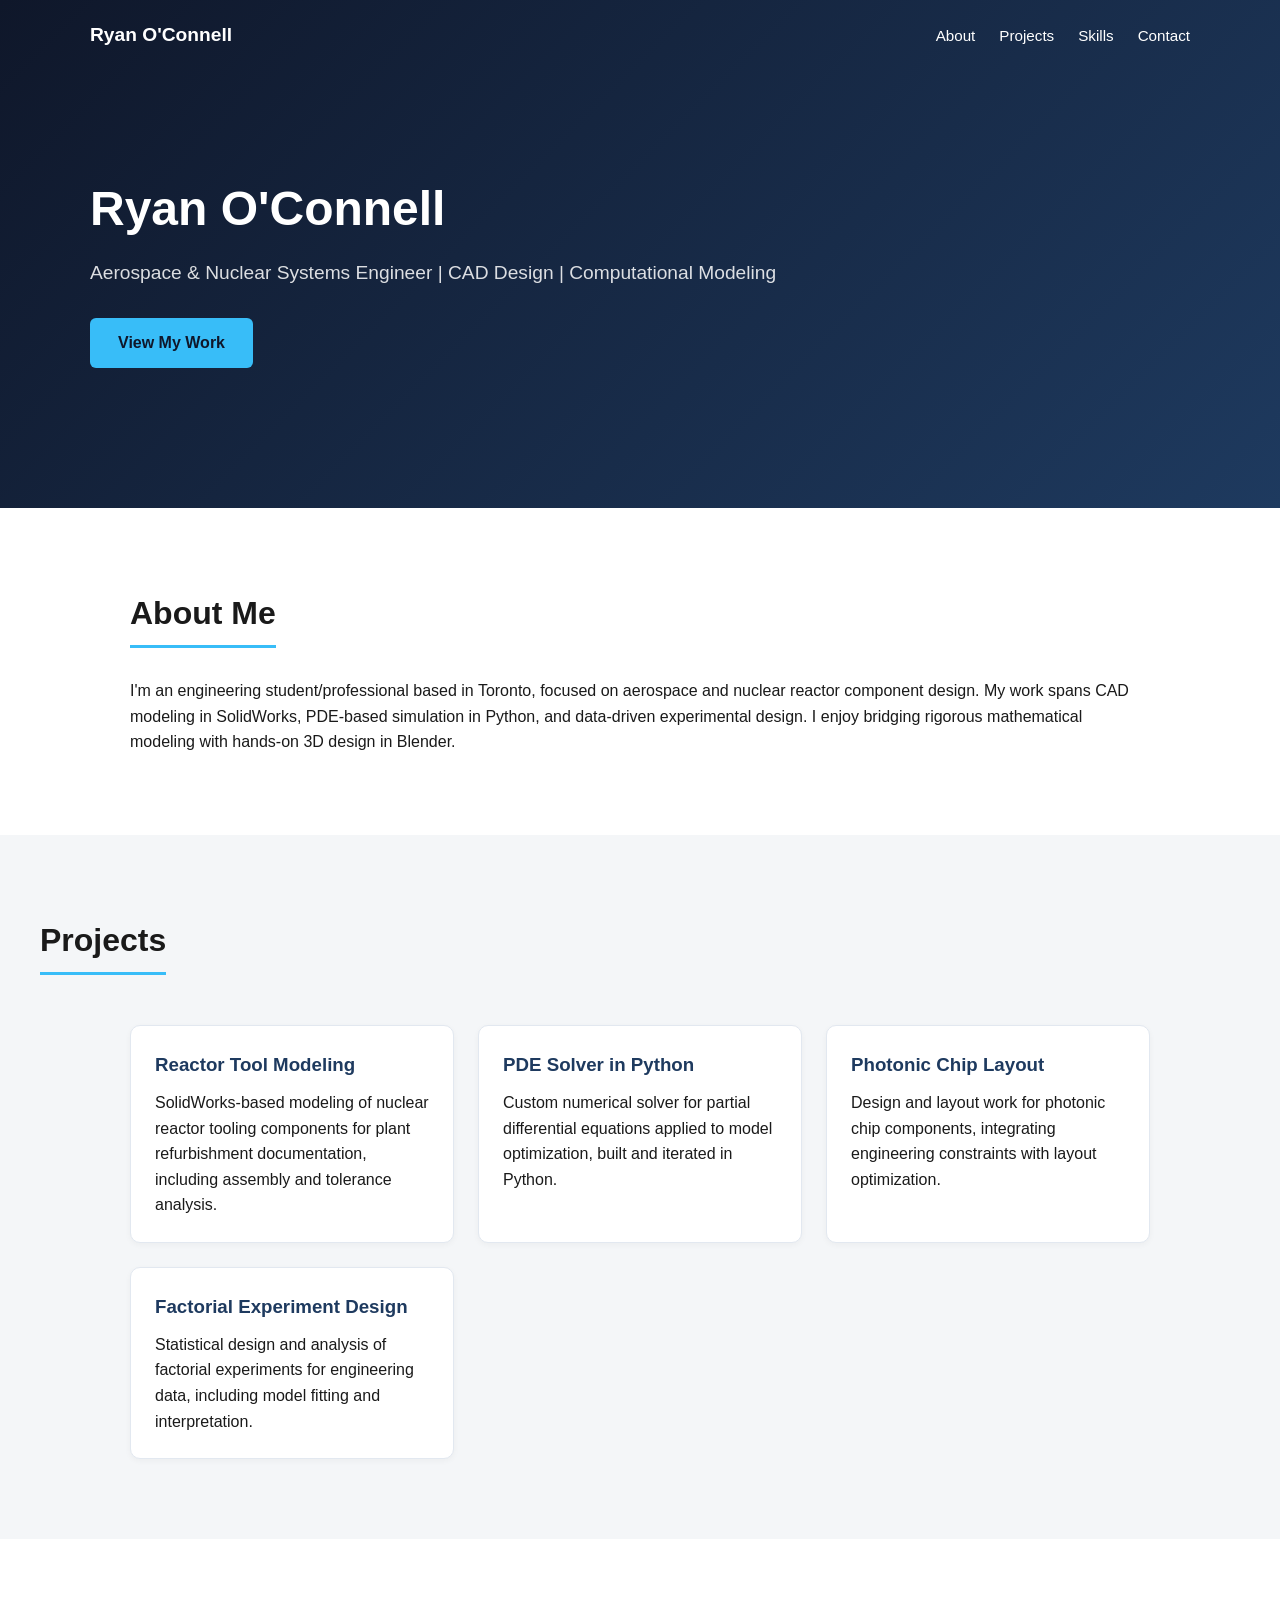
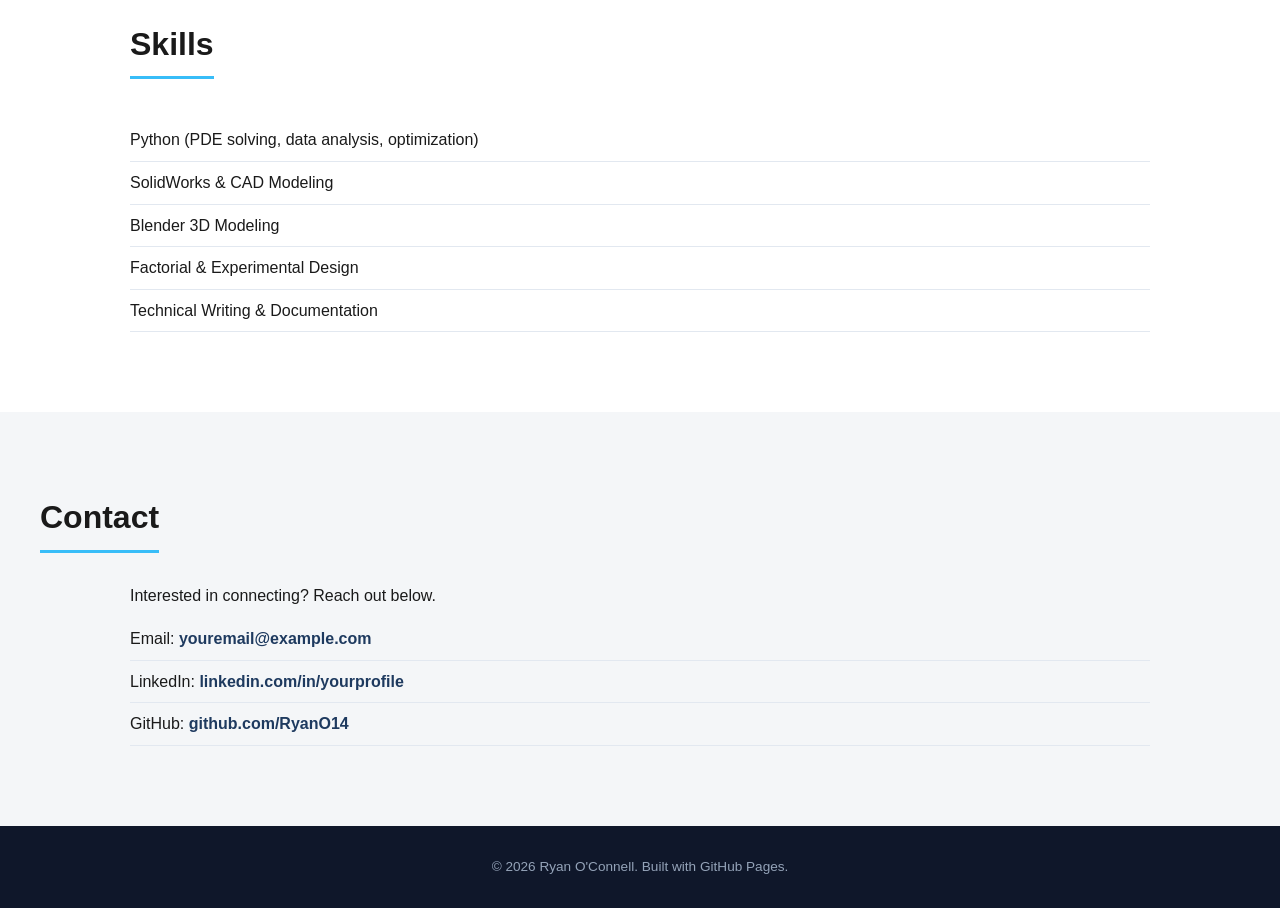
==== index.html @ 77152894 "Add files via upload First website test" ====
<!DOCTYPE html>
<html lang="en">
<head>
<meta charset="UTF-8">
<meta name="viewport" content="width=device-width, initial-scale=1.0">
<title>Ryan O'Connell | Portfolio</title>
<link rel="stylesheet" href="style.css">
</head>
<body>

<header class="hero">
  <nav>
    <div class="logo">Ryan O'Connell</div>
    <ul class="nav-links">
      <li><a href="#about">About</a></li>
      <li><a href="#projects">Projects</a></li>
      <li><a href="#skills">Skills</a></li>
      <li><a href="#contact">Contact</a></li>
    </ul>
  </nav>
  <div class="hero-content">
    <h1>Ryan O'Connell</h1>
    <p>Aerospace &amp; Nuclear Systems Engineer | CAD Design | Computational Modeling</p>
    <a href="#projects" class="btn">View My Work</a>
  </div>
</header>

<section id="about" class="section">
  <h2>About Me</h2>
  <p>I'm an engineering student/professional based in Toronto, focused on aerospace and nuclear
  reactor component design. My work spans CAD modeling in SolidWorks, PDE-based simulation in
  Python, and data-driven experimental design. I enjoy bridging rigorous mathematical modeling
  with hands-on 3D design in Blender.</p>
</section>

<section id="projects" class="section alt">
  <h2>Projects</h2>
  <div class="project-grid">

    <div class="project-card">
      <h3>Reactor Tool Modeling</h3>
      <p>SolidWorks-based modeling of nuclear reactor tooling components for plant refurbishment
      documentation, including assembly and tolerance analysis.</p>
    </div>

    <div class="project-card">
      <h3>PDE Solver in Python</h3>
      <p>Custom numerical solver for partial differential equations applied to model optimization,
      built and iterated in Python.</p>
    </div>

    <div class="project-card">
      <h3>Photonic Chip Layout</h3>
      <p>Design and layout work for photonic chip components, integrating engineering constraints
      with layout optimization.</p>
    </div>

    <div class="project-card">
      <h3>Factorial Experiment Design</h3>
      <p>Statistical design and analysis of factorial experiments for engineering data, including
      model fitting and interpretation.</p>
    </div>

  </div>
</section>

<section id="skills" class="section">
  <h2>Skills</h2>
  <ul class="skills-list">
    <li>Python (PDE solving, data analysis, optimization)</li>
    <li>SolidWorks &amp; CAD Modeling</li>
    <li>Blender 3D Modeling</li>
    <li>Factorial &amp; Experimental Design</li>
    <li>Technical Writing &amp; Documentation</li>
  </ul>
</section>

<section id="contact" class="section alt">
  <h2>Contact</h2>
  <p>Interested in connecting? Reach out below.</p>
  <ul class="contact-list">
    <li>Email: <a href="mailto:youremail@example.com">youremail@example.com</a></li>
    <li>LinkedIn: <a href="https://linkedin.com/in/yourprofile" target="_blank">linkedin.com/in/yourprofile</a></li>
    <li>GitHub: <a href="https://github.com/RyanO14" target="_blank">github.com/RyanO14</a></li>
  </ul>
</section>

<footer>
  <p>&copy; 2026 Ryan O'Connell. Built with GitHub Pages.</p>
</footer>

</body>
</html>
---- style.css ----
* {
  margin: 0;
  padding: 0;
  box-sizing: border-box;
}

body {
  font-family: 'Segoe UI', Arial, sans-serif;
  color: #1a1a1a;
  line-height: 1.6;
}

.hero {
  background: linear-gradient(135deg, #0f172a, #1e3a5f);
  color: #fff;
  padding: 0 40px;
}

nav {
  display: flex;
  justify-content: space-between;
  align-items: center;
  padding: 20px 0;
  max-width: 1100px;
  margin: 0 auto;
}

.logo {
  font-weight: bold;
  font-size: 1.2rem;
}

.nav-links {
  list-style: none;
  display: flex;
  gap: 24px;
}

.nav-links a {
  color: #fff;
  text-decoration: none;
  font-size: 0.95rem;
}

.nav-links a:hover {
  opacity: 0.7;
}

.hero-content {
  max-width: 1100px;
  margin: 0 auto;
  padding: 100px 0 140px;
  text-align: left;
}

.hero-content h1 {
  font-size: 3rem;
  margin-bottom: 10px;
}

.hero-content p {
  font-size: 1.2rem;
  opacity: 0.85;
  margin-bottom: 30px;
}

.btn {
  display: inline-block;
  background: #38bdf8;
  color: #0f172a;
  padding: 12px 28px;
  border-radius: 6px;
  text-decoration: none;
  font-weight: 600;
  transition: opacity 0.2s;
}

.btn:hover {
  opacity: 0.85;
}

.section {
  max-width: 1100px;
  margin: 0 auto;
  padding: 80px 40px;
}

.section.alt {
  background: #f4f6f8;
  max-width: 100%;
}

.section.alt > * {
  max-width: 1020px;
  margin-left: auto;
  margin-right: auto;
}

.section h2 {
  font-size: 2rem;
  margin-bottom: 30px;
  border-bottom: 3px solid #38bdf8;
  display: inline-block;
  padding-bottom: 6px;
}

.project-grid {
  display: grid;
  grid-template-columns: repeat(auto-fit, minmax(240px, 1fr));
  gap: 24px;
  margin-top: 20px;
}

.project-card {
  background: #fff;
  border: 1px solid #e2e8f0;
  border-radius: 10px;
  padding: 24px;
  box-shadow: 0 2px 6px rgba(0,0,0,0.04);
}

.project-card h3 {
  margin-bottom: 10px;
  color: #1e3a5f;
}

.skills-list, .contact-list {
  list-style: none;
  margin-top: 10px;
}

.skills-list li, .contact-list li {
  padding: 8px 0;
  border-bottom: 1px solid #e2e8f0;
}

.contact-list a {
  color: #1e3a5f;
  text-decoration: none;
  font-weight: 600;
}

footer {
  text-align: center;
  padding: 30px;
  background: #0f172a;
  color: #94a3b8;
  font-size: 0.85rem;
}
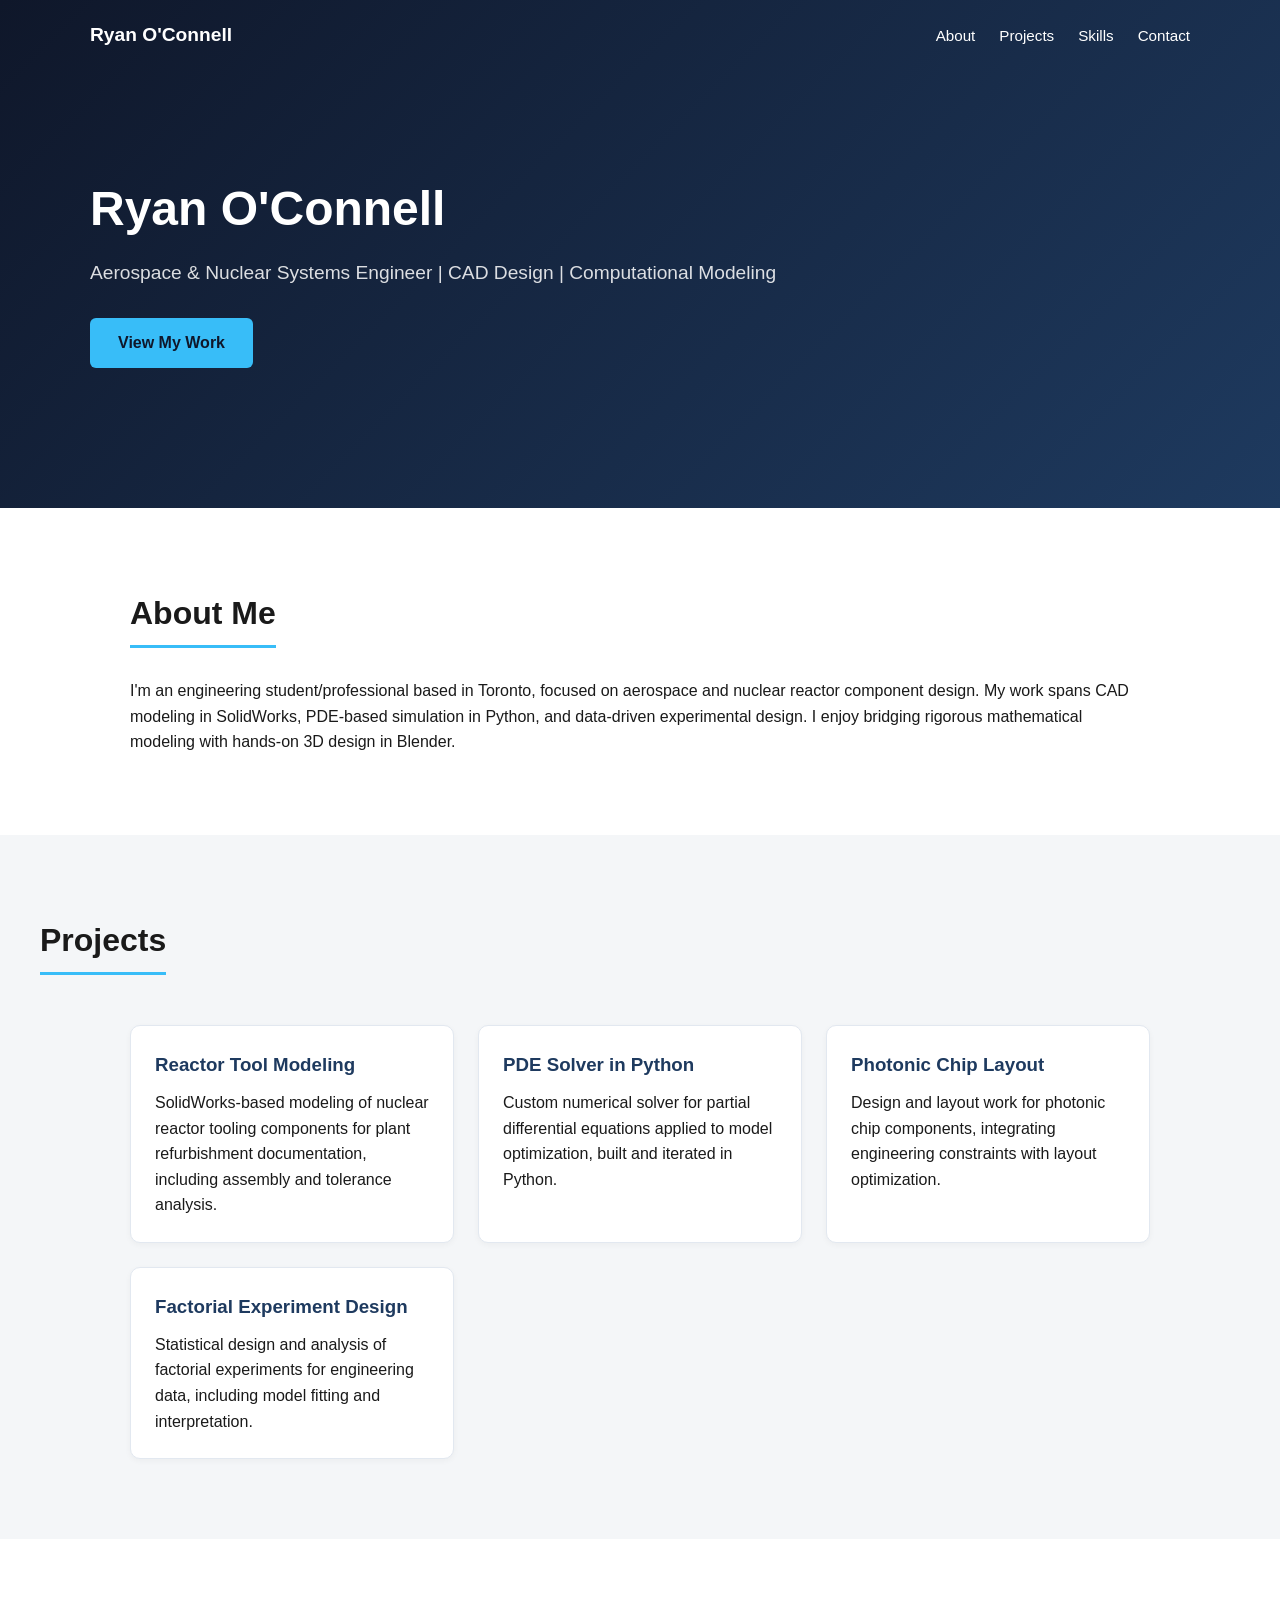
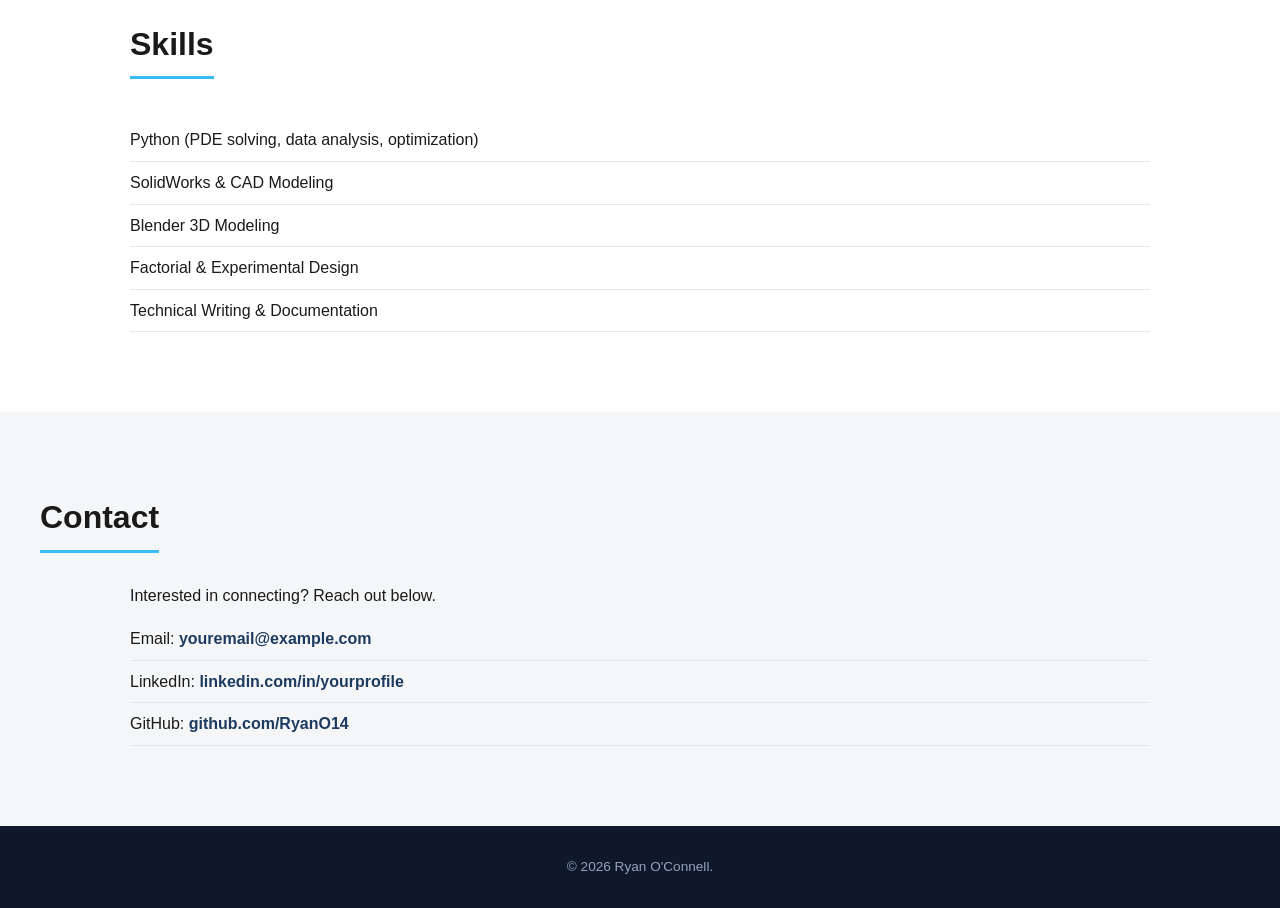
==== commit ba9b07ef: "Update index.html" ====
--- a/index.html
+++ b/index.html
@@ -86,7 +86,7 @@
 </section>
 
 <footer>
-  <p>&copy; 2026 Ryan O'Connell. Built with GitHub Pages.</p>
+  <p>&copy; 2026 Ryan O'Connell.</p>
 </footer>
 
 </body>
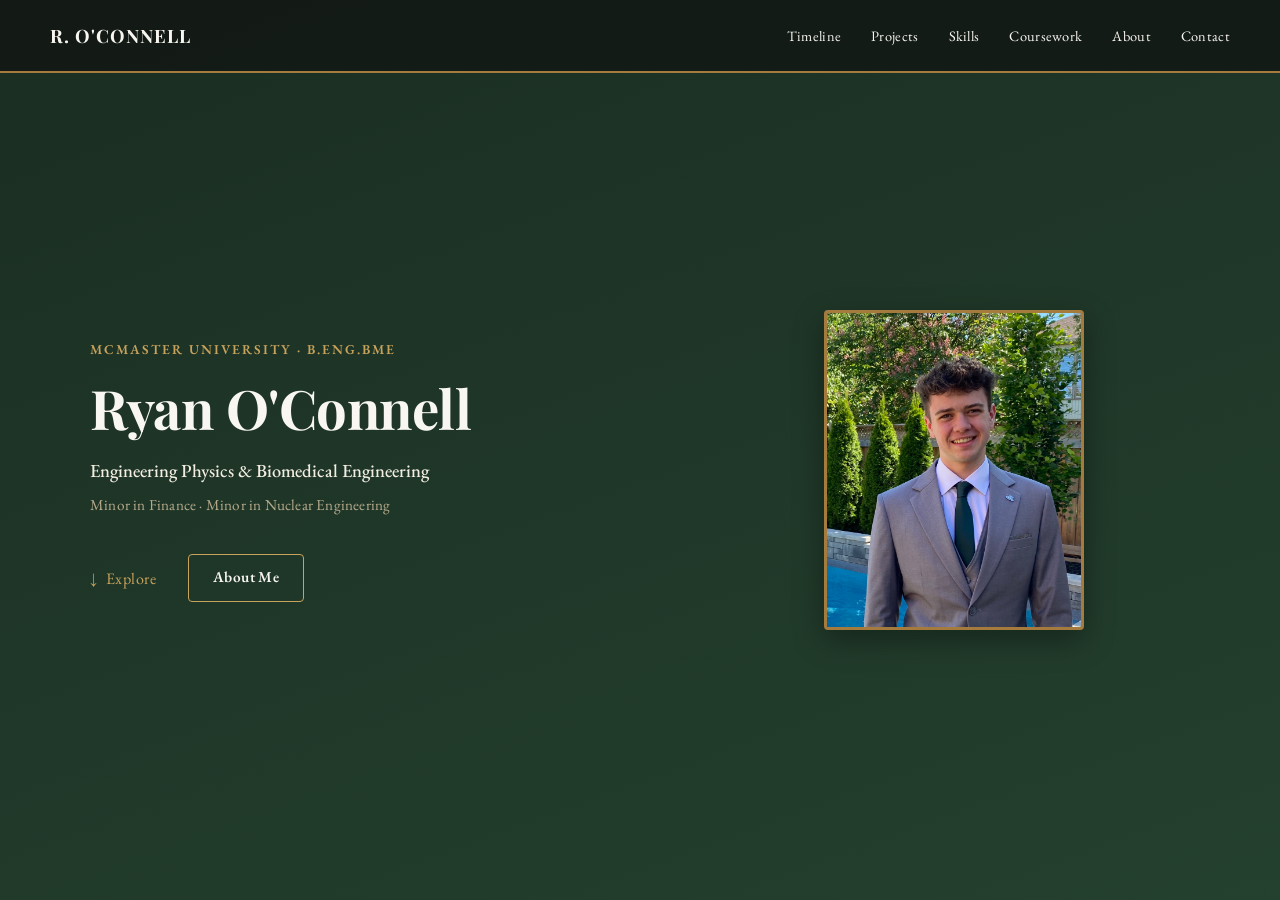
==== commit 034b7aa3: "Add files via upload" ====
--- a/index.html
+++ b/index.html
@@ -5,89 +5,161 @@
 <meta name="viewport" content="width=device-width, initial-scale=1.0">
 <title>Ryan O'Connell | Portfolio</title>
 <link rel="stylesheet" href="style.css">
+<link href="https://fonts.googleapis.com/css2?family=Playfair+Display:wght@600;700&family=EB+Garamond:wght@400;500;600&display=swap" rel="stylesheet">
 </head>
-<body>
+<body class="landing">
 
-<header class="hero">
-  <nav>
-    <div class="logo">Ryan O'Connell</div>
-    <ul class="nav-links">
-      <li><a href="#about">About</a></li>
-      <li><a href="#projects">Projects</a></li>
-      <li><a href="#skills">Skills</a></li>
-      <li><a href="#contact">Contact</a></li>
-    </ul>
-  </nav>
-  <div class="hero-content">
-    <h1>Ryan O'Connell</h1>
-    <p>Aerospace &amp; Nuclear Systems Engineer | CAD Design | Computational Modeling</p>
-    <a href="#projects" class="btn">View My Work</a>
-  </div>
-</header>
+<div class="scroll-container">
 
-<section id="about" class="section">
-  <h2>About Me</h2>
-  <p>I'm an engineering student/professional based in Toronto, focused on aerospace and nuclear
-  reactor component design. My work spans CAD modeling in SolidWorks, PDE-based simulation in
-  Python, and data-driven experimental design. I enjoy bridging rigorous mathematical modeling
-  with hands-on 3D design in Blender.</p>
-</section>
+<nav class="navbar">
+  <a href="index.html" class="logo">R. O'CONNELL</a>
+  <ul class="nav-links">
+    <li><a href="index.html#timeline">Timeline</a></li>
+    <li><a href="index.html#projects">Projects</a></li>
+    <li><a href="index.html#skills">Skills</a></li>
+    <li><a href="index.html#coursework">Coursework</a></li>
+    <li><a href="about.html">About</a></li>
+    <li><a href="index.html#contact">Contact</a></li>
+  </ul>
+</nav>
 
-<section id="projects" class="section alt">
-  <h2>Projects</h2>
-  <div class="project-grid">
-
-    <div class="project-card">
-      <h3>Reactor Tool Modeling</h3>
-      <p>SolidWorks-based modeling of nuclear reactor tooling components for plant refurbishment
-      documentation, including assembly and tolerance analysis.</p>
+<section id="hero" class="snap-section hero">
+  <div class="hero-grid">
+    <div class="hero-text">
+      <p class="eyebrow">McMaster University &middot B.ENG.BME</p>
+      <h1>Ryan O'Connell</h1>
+      <p class="program-line">Engineering Physics &amp; Biomedical Engineering</p>
+      <p class="minors-line">Minor in Finance &middot; Minor in Nuclear Engineering</p>
+      <div class="hero-buttons">
+        <a href="#timeline" class="scroll-cue"><span class="arrow">&#8595;</span> Explore</a>
+        <a href="about.html" class="about-btn">About Me</a>
+      </div>
     </div>
-
-    <div class="project-card">
-      <h3>PDE Solver in Python</h3>
-      <p>Custom numerical solver for partial differential equations applied to model optimization,
-      built and iterated in Python.</p>
+    <div class="hero-photo">
+      <div class="photo-frame">
+        <img src="assets/profile.jpg" alt="Ryan O'Connell" onerror="this.style.display='none'; this.parentElement.classList.add('empty')">
+      </div>
     </div>
-
-    <div class="project-card">
-      <h3>Photonic Chip Layout</h3>
-      <p>Design and layout work for photonic chip components, integrating engineering constraints
-      with layout optimization.</p>
-    </div>
-
-    <div class="project-card">
-      <h3>Factorial Experiment Design</h3>
-      <p>Statistical design and analysis of factorial experiments for engineering data, including
-      model fitting and interpretation.</p>
-    </div>
-
   </div>
 </section>
 
-<section id="skills" class="section">
-  <h2>Skills</h2>
-  <ul class="skills-list">
-    <li>Python (PDE solving, data analysis, optimization)</li>
-    <li>SolidWorks &amp; CAD Modeling</li>
-    <li>Blender 3D Modeling</li>
-    <li>Factorial &amp; Experimental Design</li>
-    <li>Technical Writing &amp; Documentation</li>
+<section id="timeline" class="snap-section timeline-section">
+  <h2 class="section-heading">Timeline</h2>
+  <p class="timeline-hint">Click a dot to see more detail.</p>
+  <div class="timeline-horizontal">
+    <div class="timeline-track">
+      <div class="timeline-line"></div>
+      <div class="timeline-item top" style="--delay: 0.0s">
+        <button class="timeline-dot" aria-label="Referee"></button>
+        <div class="timeline-body">
+          <span class="timeline-date">2019</span>
+          <h3>Referee</h3>
+          <span class="timeline-org">Canada Soccer</span>
+        </div>
+        <div class="timeline-detail-box">
+          <h4>Referee</h4>
+          <span class="detail-org">Canada Soccer</span>
+          <p>Officiated youth and competitive soccer matches, certified through Canada Soccer's referee program.</p>
+        </div>
+      </div>
+      <div class="timeline-item bottom" style="--delay: 0.12s">
+        <button class="timeline-dot" aria-label="Research Assistant"></button>
+        <div class="timeline-body">
+          <span class="timeline-date">Apr 2025 &ndash; Apr 2026</span>
+          <h3>Research Assistant</h3>
+          <span class="timeline-org">Immunology Lab, Dr. Derek Chu, McMaster University</span>
+        </div>
+        <div class="timeline-detail-box">
+          <h4>Research Assistant</h4>
+          <span class="detail-org">Immunology Lab, Dr. Derek Chu, McMaster University</span>
+          <p>Extracted and analyzed variables from 1500+ patient records to support statistical analysis of oral food challenge outcomes; received the Evidence in Allergy scholarship.</p>
+        </div>
+      </div>
+      <div class="timeline-item top" style="--delay: 0.24s">
+        <button class="timeline-dot" aria-label="Research Student"></button>
+        <div class="timeline-body">
+          <span class="timeline-date">Oct 2025 &ndash; Jan 2026</span>
+          <h3>Research Student</h3>
+          <span class="timeline-org">Quantum Photonics &amp; Electro-optics, Bradley Research Group</span>
+        </div>
+        <div class="timeline-detail-box">
+          <h4>Research Student</h4>
+          <span class="detail-org">Quantum Photonics &amp; Electro-optics, Bradley Research Group</span>
+          <p>Investigated nonlinear optical mechanisms in integrated photonic waveguide platforms and reviewed fabrication-ready chip layouts.</p>
+        </div>
+      </div>
+      <div class="timeline-item bottom" style="--delay: 0.36s">
+        <button class="timeline-dot" aria-label="Fuel Channel &amp; Reactor Component Design Engineer &ndash; Intern"></button>
+        <div class="timeline-body">
+          <span class="timeline-date">May 2026 &ndash; Aug 2026</span>
+          <h3>Fuel Channel &amp; Reactor Component Design Engineer &ndash; Intern</h3>
+          <span class="timeline-org">CANDU Energy Inc. &ndash; AtkinsR&eacute;alis</span>
+        </div>
+        <div class="timeline-detail-box">
+          <h4>Fuel Channel &amp; Reactor Component Design Engineer &ndash; Intern</h4>
+          <span class="detail-org">CANDU Energy Inc. &ndash; AtkinsR&eacute;alis</span>
+          <p>Modelled reactor tools and assemblies in SolidWorks for a $3B nuclear refurbishment project in Romania; prepared component specification sheets and technical documentation.</p>
+        </div>
+      </div>
+    </div>
+  </div>
+</section>
+
+<section id="projects" class="snap-section projects-section">
+  <h2 class="section-heading">Projects</h2>
+  <div class="project-grid" id="project-grid"></div>
+</section>
+
+<section id="skills" class="snap-section skills-section">
+  <h2 class="section-heading">Skills</h2>
+  <div class="skills-grid">
+    <div class="skills-col">
+      <h3 class="subsection-heading">Programming &amp; Data</h3>
+      <ul class="skills-list">
+        <li>Python &middot; MATLAB &middot; Maple</li>
+        <li>C / C++ / Java / Lua (familiar)</li>
+        <li>Raspberry Pi &middot; Excel &middot; Microsoft Office</li>
+      </ul>
+    </div>
+    <div class="skills-col">
+      <h3 class="subsection-heading">Computational Modeling</h3>
+      <ul class="skills-list">
+        <li>COMSOL Multiphysics &middot; FlexPDE</li>
+        <li>SolidWorks &middot; Autodesk Inventor</li>
+        <li>NI Multisim &middot; Numerical ODE/PDE methods</li>
+      </ul>
+    </div>
+    <div class="skills-col">
+      <h3 class="subsection-heading">Lab &amp; Research</h3>
+      <ul class="skills-list">
+        <li>PCR/qPCR &middot; Gel Electrophoresis</li>
+        <li>Dataset validation &middot; Statistical summarization</li>
+        <li>Signal analysis &middot; Feedback control</li>
+      </ul>
+    </div>
+  </div>
+</section>
+
+<section id="coursework" class="snap-section coursework-section">
+  <h2 class="section-heading">Coursework</h2>
+  <ul class="coursework-list">
+    <li>Computational Mechanics (Statics &amp; Dynamics)</li><li>Quantum Mechanics</li><li>Multiphysics</li><li>Electromagnetism</li><li>Analog/Digital Circuits</li><li>Genetic Engineering</li><li>Economics</li>
   </ul>
 </section>
 
-<section id="contact" class="section alt">
-  <h2>Contact</h2>
-  <p>Interested in connecting? Reach out below.</p>
+<section id="contact" class="snap-section contact-section">
+  <h2 class="section-heading">Contact</h2>
   <ul class="contact-list">
-    <li>Email: <a href="mailto:youremail@example.com">youremail@example.com</a></li>
-    <li>LinkedIn: <a href="https://linkedin.com/in/yourprofile" target="_blank">linkedin.com/in/yourprofile</a></li>
+    <li>Email: <a href="mailto:oconner@mcmaster.ca">oconner@mcmaster.ca</a></li>
+    <li>LinkedIn: <a href="https://www.linkedin.com/in/ryangoconnell" target="_blank">linkedin.com/in/ryangoconnell</a></li>
     <li>GitHub: <a href="https://github.com/RyanO14" target="_blank">github.com/RyanO14</a></li>
   </ul>
+  <footer><p>&copy; 2026 Ryan O'Connell.</p></footer>
 </section>
 
-<footer>
-  <p>&copy; 2026 Ryan O'Connell.</p>
-</footer>
+</div>
 
+<script src="data/projects.js"></script>
+<script src="script.js"></script>
 </body>
 </html>
--- a/style.css
+++ b/style.css
@@ -1,150 +1,639 @@
 
-* {
-  margin: 0;
-  padding: 0;
-  box-sizing: border-box;
-}
-
-body {
-  font-family: 'Segoe UI', Arial, sans-serif;
-  color: #1a1a1a;
-  line-height: 1.6;
-}
-
-.hero {
-  background: linear-gradient(135deg, #0f172a, #1e3a5f);
-  color: #fff;
-  padding: 0 40px;
-}
-
-nav {
+* { margin: 0; padding: 0; box-sizing: border-box; }
+
+html, body {
+  font-family: 'EB Garamond', Georgia, serif;
+  color: #2b2118;
+  background: #faf8f3;
+  line-height: 1.7;
+  scroll-behavior: smooth;
+  position: relative;
+}
+
+/* Subtle paper-grain texture, applied site-wide for a tactile, editorial feel */
+body::before {
+  content: "";
+  position: fixed;
+  top: 0; left: 0;
+  width: 100%; height: 100%;
+  pointer-events: none;
+  z-index: 9999;
+  opacity: 0.05;
+  mix-blend-mode: multiply;
+  background-image: url("data:image/svg+xml,%3Csvg xmlns='http://www.w3.org/2000/svg' width='120' height='120'%3E%3Cfilter id='n'%3E%3CfeTurbulence type='fractalNoise' baseFrequency='0.9' numOctaves='2' stitchTiles='stitch'/%3E%3C/filter%3E%3Crect width='100%25' height='100%25' filter='url(%23n)'/%3E%3C/svg%3E");
+}
+
+/* Lock body scroll only on the landing page (index.html), which uses .scroll-container for snap scrolling */
+body.landing {
+  overflow: hidden;
+  height: 100%;
+}
+
+h1, h2, h3, h4, .logo { font-family: 'Playfair Display', Georgia, serif; }
+
+.scroll-container {
+  height: 100vh;
+  overflow-y: scroll;
+  scroll-snap-type: y proximity;
+  scrollbar-width: none;
+  -webkit-overflow-scrolling: touch;
+}
+.scroll-container::-webkit-scrollbar {
+  display: none;
+}
+
+.snap-section {
+  scroll-snap-align: start;
+  scroll-snap-stop: always;
+  min-height: 100vh;
+  display: flex;
+  flex-direction: column;
+  justify-content: center;
+  padding: 100px 60px 60px;
+  will-change: transform;
+}
+
+.navbar {
+  position: fixed;
+  top: 0; left: 0; right: 0;
   display: flex;
   justify-content: space-between;
   align-items: center;
-  padding: 20px 0;
+  padding: 20px 50px;
+  background: rgba(20, 26, 22, 0.94);
+  color: #faf8f3;
+  z-index: 100;
+  border-bottom: 2px solid #a67c3d;
+}
+
+.navbar .logo {
+  font-weight: 700;
+  font-size: 1.15rem;
+  letter-spacing: 1px;
+  color: #faf8f3;
+  text-decoration: none;
+}
+.navbar .logo:hover { color: #c9a45c; }
+
+.nav-links { list-style: none; display: flex; gap: 30px; }
+.nav-links a {
+  color: #faf8f3;
+  text-decoration: none;
+  font-size: 0.9rem;
+  letter-spacing: 0.3px;
+  font-family: 'EB Garamond', Georgia, serif;
+}
+.nav-links a:hover { color: #c9a45c; }
+
+.section-heading {
+  font-size: 2rem;
+  font-weight: 700;
+  color: #14261d;
+  border-bottom: 3px solid #a67c3d;
+  display: inline-block;
+  padding-bottom: 8px;
+  margin-bottom: 40px;
+}
+
+.subsection-heading {
+  font-family: 'Playfair Display', Georgia, serif;
+  font-size: 1.15rem;
+  color: #14261d;
+  margin-bottom: 14px;
+  letter-spacing: 0.3px;
+}
+
+/* Hero */
+.hero {
+  background: linear-gradient(160deg, #1a2e22 0%, #24402e 100%);
+  color: #faf8f3;
+  align-items: center;
+  justify-content: center;
+}
+
+.hero-grid {
+  display: grid;
+  grid-template-columns: 1.2fr 1fr;
+  align-items: center;
+  gap: 60px;
   max-width: 1100px;
-  margin: 0 auto;
-}
-
-.logo {
-  font-weight: bold;
-  font-size: 1.2rem;
-}
-
-.nav-links {
-  list-style: none;
-  display: flex;
-  gap: 24px;
-}
-
-.nav-links a {
-  color: #fff;
+  width: 100%;
+}
+
+.hero-text { text-align: left; }
+
+.eyebrow {
+  letter-spacing: 2px;
+  text-transform: uppercase;
+  font-size: 0.85rem;
+  color: #c9a45c;
+  margin-bottom: 16px;
+  font-weight: 600;
+}
+
+.hero-text h1 { font-size: clamp(2.4rem, 5vw, 3.4rem); margin-bottom: 16px; line-height: 1.15; letter-spacing: -0.5px; }
+.program-line {
+  font-size: 1.15rem;
+  color: #f4efe3;
+  margin-bottom: 6px;
+  max-width: 480px;
+  font-weight: 500;
+}
+
+.minors-line {
+  font-size: 0.95rem;
+  color: #b9ac8d;
+  margin-bottom: 36px;
+  max-width: 480px;
+  letter-spacing: 0.2px;
+}
+
+.hero-buttons { display: flex; align-items: center; gap: 32px; flex-wrap: wrap; }
+
+.scroll-cue {
+  color: #c9a45c;
+  font-size: 1rem;
+  text-decoration: none;
+  letter-spacing: 0.5px;
+  display: inline-flex;
+  align-items: center;
+  gap: 8px;
+}
+.scroll-cue .arrow {
+  display: inline-block;
+  animation: bounce 1.8s ease-in-out infinite;
+}
+@keyframes bounce {
+  0%, 100% { transform: translateY(0); }
+  50% { transform: translateY(6px); }
+}
+
+.about-btn {
+  color: #faf8f3;
+  border: 1.5px solid #c9a45c;
+  padding: 10px 24px;
+  border-radius: 4px;
   text-decoration: none;
   font-size: 0.95rem;
-}
-
-.nav-links a:hover {
-  opacity: 0.7;
-}
-
-.hero-content {
-  max-width: 1100px;
-  margin: 0 auto;
-  padding: 100px 0 140px;
+  font-weight: 600;
+  letter-spacing: 0.4px;
+  transition: background 0.2s, color 0.2s, transform 0.15s;
+}
+.about-btn:hover { background: #c9a45c; color: #14261d; transform: translateY(-1px); }
+
+.hero-photo { display: flex; justify-content: center; }
+.photo-frame {
+  position: relative;
+  width: 260px; height: 320px;
+  border: 3px solid #a67c3d;
+  border-radius: 4px;
+  overflow: hidden;
+  background: #24402e;
+  display: flex; align-items: center; justify-content: center;
+  box-shadow: 0 10px 30px rgba(0,0,0,0.35);
+  transition: transform 0.4s ease;
+}
+
+.hero-photo:hover .photo-frame {
+  transform: translateY(-4px) rotate(-0.6deg);
+}
+.photo-frame img { width: 100%; height: 100%; object-fit: cover; }
+.photo-frame.empty::after {
+  content: "Add your photo here\A(assets/profile.jpg)";
+  white-space: pre;
+  color: #d8cfb8;
+  font-size: 0.85rem;
+  text-align: center;
+  padding: 20px;
+}
+
+/* Timeline */
+.timeline-section { background: #f1ecdf; overflow: hidden; }
+
+.timeline-hint {
+  font-size: 0.85rem;
+  color: #8a7f68;
+  margin-bottom: 24px;
+  margin-top: -16px;
+  font-style: italic;
+}
+
+.timeline-horizontal { overflow: visible; padding: 20px 10px 40px; width: 100%; }
+
+.timeline-track {
+  position: relative;
+  display: flex;
+  width: 100%;
+  align-items: center;
+  height: 300px;
+  padding: 0 20px;
+}
+
+.timeline-line {
+  position: absolute;
+  top: 50%;
+  left: 0; right: 0;
+  height: 2px;
+  background: linear-gradient(90deg, transparent, #a67c3d 8%, #a67c3d 92%, transparent);
+  transform: translateY(-1px);
+}
+
+.timeline-item {
+  position: relative;
+  flex: 1;
+  display: flex;
+  flex-direction: column;
+  align-items: center;
+  height: 100%;
+  opacity: 0;
+  animation: timelineIn 0.7s ease-out forwards;
+  animation-delay: var(--delay);
+}
+
+@keyframes timelineIn {
+  from { opacity: 0; transform: translateY(14px); }
+  to { opacity: 1; transform: translateY(0); }
+}
+
+.timeline-item.top { justify-content: flex-start; }
+.timeline-item.bottom { justify-content: flex-end; }
+
+.timeline-dot {
+  position: absolute;
+  top: 50%;
+  left: 50%;
+  width: 16px; height: 16px;
+  background: #7a1f2b;
+  border: 3px solid #f1ecdf;
+  border-radius: 50%;
+  transform: translate(-50%, -50%);
+  box-shadow: 0 0 0 3px rgba(166,124,61,0.35);
+  z-index: 3;
+  transition: box-shadow 0.3s, transform 0.2s;
+  cursor: pointer;
+  padding: 0;
+}
+
+.timeline-item:hover .timeline-dot,
+.timeline-item.active .timeline-dot {
+  box-shadow: 0 0 0 7px rgba(166,124,61,0.5);
+  transform: translate(-50%, -50%) scale(1.1);
+}
+
+.timeline-body {
+  max-width: 190px;
+  text-align: center;
+  padding: 0 10px;
+  pointer-events: none;
+}
+
+.timeline-item.top .timeline-body { margin-bottom: 8px; }
+.timeline-item.bottom .timeline-body { margin-top: 8px; }
+
+.timeline-date {
+  display: block;
+  font-weight: 600;
+  color: #7a1f2b;
+  font-size: 0.78rem;
+  letter-spacing: 0.4px;
+  margin-bottom: 6px;
+  text-transform: uppercase;
+}
+
+.timeline-body h3 {
+  font-size: 0.95rem;
+  color: #14261d;
+  line-height: 1.3;
+  margin-bottom: 4px;
+}
+
+.timeline-org {
+  display: block;
+  font-size: 0.78rem;
+  color: #4a4234;
+  font-style: italic;
+  line-height: 1.3;
+}
+
+/* Detail box that appears on click/hover */
+.timeline-detail-box {
+  position: absolute;
+  left: 50%;
+  transform: translateX(-50%) translateY(8px) scale(0.97);
+  width: 240px;
+  background: #ffffff;
+  border: 1px solid #d9cdae;
+  border-top: 3px solid #a67c3d;
+  border-radius: 6px;
+  padding: 18px 20px;
+  box-shadow: 0 10px 28px rgba(20,38,29,0.16);
+  opacity: 0;
+  visibility: hidden;
+  transition: opacity 0.22s ease, transform 0.22s ease;
+  transform-origin: center bottom;
+  z-index: 10;
   text-align: left;
 }
 
-.hero-content h1 {
-  font-size: 3rem;
-  margin-bottom: 10px;
-}
-
-.hero-content p {
-  font-size: 1.2rem;
-  opacity: 0.85;
-  margin-bottom: 30px;
-}
-
-.btn {
-  display: inline-block;
-  background: #38bdf8;
-  color: #0f172a;
-  padding: 12px 28px;
-  border-radius: 6px;
-  text-decoration: none;
+/* Connector line linking the box back to its dot */
+.timeline-detail-box::before {
+  content: "";
+  position: absolute;
+  left: 50%;
+  width: 1px;
+  background: #a67c3d;
+  transform: translateX(-50%);
+}
+
+.timeline-item.top .timeline-detail-box { top: calc(50% + 86px); transform-origin: center top; }
+.timeline-item.top .timeline-detail-box::before { top: -28px; height: 28px; }
+.timeline-item.bottom .timeline-detail-box { bottom: calc(50% + 86px); transform-origin: center bottom; }
+.timeline-item.bottom .timeline-detail-box::before { bottom: -28px; height: 28px; }
+
+.timeline-item:hover .timeline-detail-box,
+.timeline-item.active .timeline-detail-box {
+  opacity: 1;
+  visibility: visible;
+  transform: translateX(-50%) translateY(0) scale(1);
+}
+
+.timeline-detail-box h4 {
+  font-size: 1rem;
+  color: #14261d;
+  margin-bottom: 4px;
+}
+
+.detail-org {
+  display: block;
+  font-size: 0.8rem;
+  color: #7a1f2b;
   font-weight: 600;
-  transition: opacity 0.2s;
-}
-
-.btn:hover {
-  opacity: 0.85;
-}
-
-.section {
-  max-width: 1100px;
-  margin: 0 auto;
-  padding: 80px 40px;
-}
-
-.section.alt {
-  background: #f4f6f8;
-  max-width: 100%;
-}
-
-.section.alt > * {
-  max-width: 1020px;
-  margin-left: auto;
-  margin-right: auto;
-}
-
-.section h2 {
-  font-size: 2rem;
-  margin-bottom: 30px;
-  border-bottom: 3px solid #38bdf8;
-  display: inline-block;
-  padding-bottom: 6px;
-}
-
+  margin-bottom: 8px;
+}
+
+.timeline-detail-box p {
+  font-size: 0.85rem;
+  color: #4a4234;
+  line-height: 1.5;
+}
+
+/* Projects */
+.projects-section { background: #faf8f3; }
 .project-grid {
   display: grid;
-  grid-template-columns: repeat(auto-fit, minmax(240px, 1fr));
-  gap: 24px;
-  margin-top: 20px;
-}
-
+  grid-template-columns: repeat(auto-fit, minmax(260px, 1fr));
+  gap: 26px;
+}
 .project-card {
-  background: #fff;
-  border: 1px solid #e2e8f0;
-  border-radius: 10px;
-  padding: 24px;
-  box-shadow: 0 2px 6px rgba(0,0,0,0.04);
-}
-
-.project-card h3 {
-  margin-bottom: 10px;
-  color: #1e3a5f;
-}
-
-.skills-list, .contact-list {
+  background: #faf8f3;
+  border: 1px solid #d9cdae;
+  border-left: 4px solid #a67c3d;
+  border-radius: 4px;
+  padding: 26px;
+  text-decoration: none;
+  color: inherit;
+  display: block;
+  transition: transform 0.15s, box-shadow 0.15s;
+}
+.project-card:hover { transform: translateY(-4px); box-shadow: 0 8px 22px rgba(0,0,0,0.1); }
+.project-card h3 { color: #14261d; margin-bottom: 10px; font-size: 1.08rem; }
+.project-card p { color: #4a4234; font-size: 0.93rem; margin-bottom: 14px; }
+.learn-more { color: #7a1f2b; font-weight: 600; font-size: 0.85rem; font-family: 'EB Garamond', Georgia, serif; }
+
+/* Skills */
+.skills-section { background: #f1ecdf; }
+.skills-grid {
+  display: grid;
+  grid-template-columns: repeat(auto-fit, minmax(220px, 1fr));
+  gap: 40px;
+}
+.skills-list { list-style: none; }
+.skills-list li {
+  padding: 10px 0;
+  border-bottom: 1px solid #d9cdae;
+  font-size: 0.98rem;
+}
+
+/* Coursework */
+.coursework-section { background: #faf8f3; }
+
+.coursework-list {
+  display: grid;
+  grid-template-columns: repeat(auto-fit, minmax(220px, 1fr));
+  gap: 14px 32px;
   list-style: none;
-  margin-top: 10px;
-}
-
-.skills-list li, .contact-list li {
-  padding: 8px 0;
-  border-bottom: 1px solid #e2e8f0;
-}
-
-.contact-list a {
-  color: #1e3a5f;
-  text-decoration: none;
-  font-weight: 600;
-}
-
-footer {
+  max-width: 760px;
+}
+
+.coursework-list li {
+  position: relative;
+  padding-left: 20px;
+  font-size: 0.98rem;
+  color: #2b2118;
+}
+
+.coursework-list li::before {
+  content: "";
+  position: absolute;
+  left: 0;
+  top: 10px;
+  width: 8px;
+  height: 8px;
+  background: #a67c3d;
+  border-radius: 50%;
+}
+
+/* Contact */
+.contact-section { background: #f1ecdf; }
+.contact-list { list-style: none; margin-bottom: 30px; }
+.contact-list li { padding: 10px 0; border-bottom: 1px solid #d9cdae; }
+.contact-list a { color: #7a1f2b; text-decoration: none; font-weight: 600; }
+
+footer { text-align: center; padding: 20px 0; color: #8a7f68; font-size: 0.85rem; }
+
+/* About page */
+.about-page { max-width: 780px; margin: 0 auto; padding: 140px 40px 60px; min-height: 100vh; }
+.about-inner p { margin-bottom: 20px; color: #4a4234; font-size: 1.02rem; }
+.golf-section { margin-top: 60px; padding-top: 40px; border-top: 1px solid #d9cdae; }
+.golf-caption { color: #4a4234; font-size: 0.95rem; margin-bottom: 20px; }
+.golf-frame {
+  width: 100%; max-width: 480px;
+  border: 3px solid #a67c3d;
+  border-radius: 4px;
+  overflow: hidden;
+  background: #f1ecdf;
+  min-height: 200px;
+  display: flex; align-items: center; justify-content: center;
+}
+.golf-frame img { width: 100%; display: block; }
+.golf-frame.empty::after {
+  content: "Add your latest scorecard here\A(assets/golf-scorecard.png)";
+  white-space: pre;
+  color: #8a7f68;
+  font-size: 0.85rem;
   text-align: center;
   padding: 30px;
-  background: #0f172a;
-  color: #94a3b8;
+}
+
+/* Project detail */
+.project-detail { max-width: 780px; margin: 0 auto; padding: 140px 40px 60px; min-height: 100vh; }
+.project-detail-inner p { margin-bottom: 20px; color: #4a4234; }
+
+/* Mobile */
+@media (max-width: 768px) {
+  .navbar { padding: 16px 20px; flex-direction: column; gap: 10px; }
+  .nav-links { gap: 16px; flex-wrap: wrap; justify-content: center; }
+  .snap-section { padding: 140px 24px 40px; min-height: auto; }
+  .hero-grid { grid-template-columns: 1fr; text-align: center; gap: 30px; }
+  .hero-text { text-align: center; }
+  .hero-text h1 { font-size: 2.3rem; }
+  .program-line, .minors-line { max-width: none; }
+  .hero-buttons { justify-content: center; }
+  .photo-frame { width: 200px; height: 240px; }
+
+  .timeline-horizontal { overflow-y: auto; max-height: 60vh; }
+  .timeline-track {
+    flex-direction: column;
+    width: 100%;
+    height: auto;
+    align-items: flex-start;
+    gap: 30px;
+    padding: 10px 0 10px 20px;
+  }
+  .timeline-line {
+    top: 0; bottom: 0; left: 6px; right: auto;
+    width: 2px; height: auto;
+    background: linear-gradient(180deg, transparent, #a67c3d 8%, #a67c3d 92%, transparent);
+  }
+  .timeline-item, .timeline-item.top, .timeline-item.bottom {
+    flex-direction: row;
+    align-items: flex-start;
+    justify-content: flex-start;
+    height: auto;
+    width: 100%;
+  }
+  .timeline-dot { top: 6px; left: 0; transform: translate(-50%, 0); }
+  .timeline-item:hover .timeline-dot, .timeline-item.active .timeline-dot {
+    transform: translate(-50%, 0) scale(1.1);
+  }
+  .timeline-body {
+    max-width: none;
+    text-align: left;
+    padding-left: 24px;
+    margin: 0 !important;
+  }
+  .timeline-detail-box {
+    position: static;
+    transform: none !important;
+    width: auto;
+    margin-left: 24px;
+    margin-top: 10px;
+    display: none;
+  }
+  .timeline-item.active .timeline-detail-box,
+  .timeline-item:hover .timeline-detail-box {
+    display: block;
+    opacity: 1;
+    visibility: visible;
+  }
+  .timeline-item.top .timeline-detail-box, .timeline-item.bottom .timeline-detail-box {
+    bottom: auto; top: auto;
+  }
+  .section-heading { font-size: 1.6rem; }
+  .about-page, .project-detail { padding: 120px 20px 40px; }
+  .skills-grid { gap: 24px; }
+  .coursework-list { grid-template-columns: 1fr; gap: 12px; }
+}
+
+/* Accessible focus states */
+a:focus-visible, button:focus-visible {
+  outline: 2px solid #c9a45c;
+  outline-offset: 3px;
+}
+
+
+/* Project detail: preview image, skills used, media grid */
+.project-detail {
+  max-width: 820px;
+}
+
+.project-preview-frame {
+  width: 100%;
+  aspect-ratio: 16 / 9;
+  background: #f1ecdf;
+  border: 1px solid #d9cdae;
+  border-radius: 6px;
+  overflow: hidden;
+  margin-bottom: 32px;
+  display: flex;
+  align-items: center;
+  justify-content: center;
+}
+
+.project-preview-frame img {
+  width: 100%;
+  height: 100%;
+  object-fit: cover;
+}
+
+.project-preview-frame.empty::after {
+  content: "Add a preview image here\A(assets/projects/filename.jpg)";
+  white-space: pre;
+  color: #8a7f68;
   font-size: 0.85rem;
-}
+  text-align: center;
+  padding: 20px;
+}
+
+.project-skills {
+  margin-top: 44px;
+  padding-top: 28px;
+  border-top: 1px solid #d9cdae;
+}
+
+.skills-tags {
+  display: flex;
+  flex-wrap: wrap;
+  gap: 10px;
+}
+
+.skill-tag {
+  background: #f1ecdf;
+  border: 1px solid #a67c3d;
+  color: #14261d;
+  font-size: 0.82rem;
+  padding: 6px 14px;
+  border-radius: 20px;
+  letter-spacing: 0.2px;
+}
+
+.project-media {
+  margin-top: 44px;
+  padding-top: 28px;
+  border-top: 1px solid #d9cdae;
+}
+
+.media-hint {
+  font-size: 0.88rem;
+  color: #8a7f68;
+  font-style: italic;
+  margin-bottom: 18px;
+}
+
+.media-grid {
+  display: grid;
+  grid-template-columns: repeat(auto-fit, minmax(160px, 1fr));
+  gap: 16px;
+}
+
+.media-slot {
+  aspect-ratio: 4 / 3;
+  background: #f1ecdf;
+  border: 1.5px dashed #c9b98c;
+  border-radius: 6px;
+}
+
+@media (max-width: 768px) {
+  .project-preview-frame { margin-bottom: 24px; }
+  .project-skills, .project-media { margin-top: 32px; padding-top: 20px; }
+}
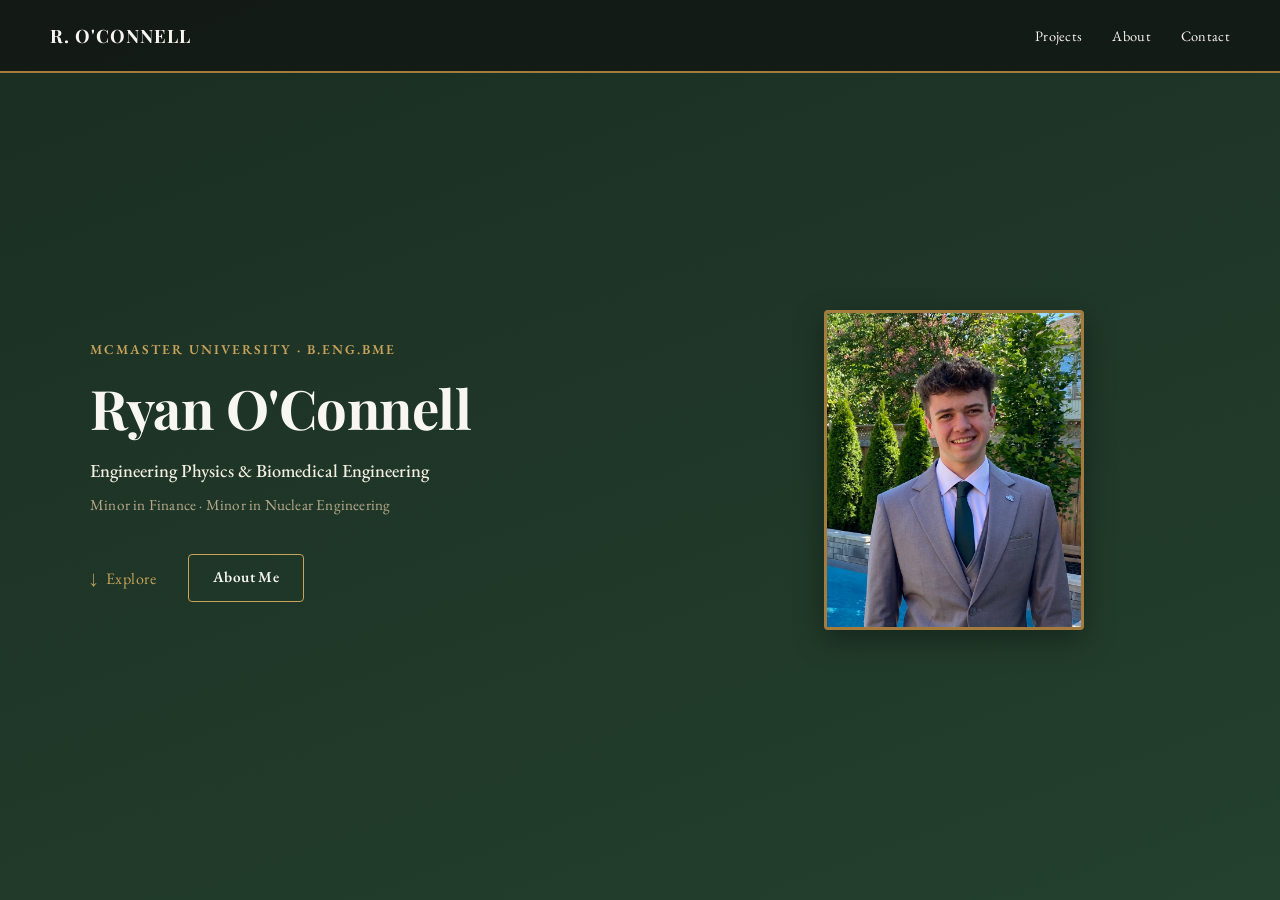
==== commit 61772456: "Add files via upload" ====
--- a/index.html
+++ b/index.html
@@ -14,10 +14,10 @@
 <nav class="navbar">
   <a href="index.html" class="logo">R. O'CONNELL</a>
   <ul class="nav-links">
-    <li><a href="index.html#timeline">Timeline</a></li>
+    <!-- <li><a href="index.html#timeline">Timeline</a></li> -->
     <li><a href="index.html#projects">Projects</a></li>
-    <li><a href="index.html#skills">Skills</a></li>
-    <li><a href="index.html#coursework">Coursework</a></li>
+    <!-- <li><a href="index.html#skills">Skills</a></li> 
+    <li><a href="index.html#coursework">Coursework</a></li> -->
     <li><a href="about.html">About</a></li>
     <li><a href="index.html#contact">Contact</a></li>
   </ul>
@@ -63,6 +63,19 @@
         </div>
       </div>
       <div class="timeline-item bottom" style="--delay: 0.12s">
+        <button class="timeline-dot" aria-label="Position Title"></button>
+        <div class="timeline-body">
+          <span class="timeline-date">Sept 2024</span>
+          <h3>Integrated Biomedical Engineering and Health Sciences I</h3>
+          <span class="timeline-org">McMaster University</span>
+        </div>
+      <div class="timeline-detail-box">
+        <h4>Integrated Biomedical Engineering and Health Sciences I</h4>
+        <span class="detail-org">McMaster University</span>
+        <p>Started at McMaster University to pursue an engineering degree.</p>
+      </div>
+      </div>
+      <div class="timeline-item top" style="--delay: 0.24s">
         <button class="timeline-dot" aria-label="Research Assistant"></button>
         <div class="timeline-body">
           <span class="timeline-date">Apr 2025 &ndash; Apr 2026</span>
@@ -75,7 +88,7 @@
           <p>Extracted and analyzed variables from 1500+ patient records to support statistical analysis of oral food challenge outcomes; received the Evidence in Allergy scholarship.</p>
         </div>
       </div>
-      <div class="timeline-item top" style="--delay: 0.24s">
+      <div class="timeline-item bottom" style="--delay: 0.36s">
         <button class="timeline-dot" aria-label="Research Student"></button>
         <div class="timeline-body">
           <span class="timeline-date">Oct 2025 &ndash; Jan 2026</span>
@@ -88,7 +101,7 @@
           <p>Investigated nonlinear optical mechanisms in integrated photonic waveguide platforms and reviewed fabrication-ready chip layouts.</p>
         </div>
       </div>
-      <div class="timeline-item bottom" style="--delay: 0.36s">
+      <div class="timeline-item top" style="--delay: 0.48s">
         <button class="timeline-dot" aria-label="Fuel Channel &amp; Reactor Component Design Engineer &ndash; Intern"></button>
         <div class="timeline-body">
           <span class="timeline-date">May 2026 &ndash; Aug 2026</span>
--- a/style.css
+++ b/style.css
@@ -1,4 +1,3 @@
-
 * { margin: 0; padding: 0; box-sizing: border-box; }
 
 html, body {
@@ -38,6 +37,7 @@
   scrollbar-width: none;
   -webkit-overflow-scrolling: touch;
 }
+
 .scroll-container::-webkit-scrollbar {
   display: none;
 }
@@ -132,6 +132,7 @@
 }
 
 .hero-text h1 { font-size: clamp(2.4rem, 5vw, 3.4rem); margin-bottom: 16px; line-height: 1.15; letter-spacing: -0.5px; }
+
 .program-line {
   font-size: 1.15rem;
   color: #f4efe3;
@@ -193,7 +194,6 @@
   box-shadow: 0 10px 30px rgba(0,0,0,0.35);
   transition: transform 0.4s ease;
 }
-
 .hero-photo:hover .photo-frame {
   transform: translateY(-4px) rotate(-0.6deg);
 }
@@ -246,6 +246,7 @@
   align-items: center;
   height: 100%;
   opacity: 0;
+  overflow: visible;
   animation: timelineIn 0.7s ease-out forwards;
   animation-delay: var(--delay);
 }
@@ -280,15 +281,22 @@
   transform: translate(-50%, -50%) scale(1.1);
 }
 
+/* Single consolidated rule: absolutely positioned so it is NOT constrained by the
+   flex .timeline-item width, and given more room for longer position titles. */
 .timeline-body {
-  max-width: 190px;
+  position: absolute;
+  left: 50%;
+  transform: translateX(-50%);
+  max-width: 240px;
+  width: max-content;
   text-align: center;
   padding: 0 10px;
   pointer-events: none;
-}
-
-.timeline-item.top .timeline-body { margin-bottom: 8px; }
-.timeline-item.bottom .timeline-body { margin-top: 8px; }
+  z-index: 2;
+}
+
+.timeline-item.top .timeline-body { bottom: calc(50% + 35px); }
+.timeline-item.bottom .timeline-body { top: calc(50% + 35px); }
 
 .timeline-date {
   display: block;
@@ -335,7 +343,7 @@
   text-align: left;
 }
 
-/* Connector line linking the box back to its dot */
+/* Connector line linking the box back to its dot (desktop zigzag only) */
 .timeline-detail-box::before {
   content: "";
   position: absolute;
@@ -476,8 +484,83 @@
 }
 
 /* Project detail */
-.project-detail { max-width: 780px; margin: 0 auto; padding: 140px 40px 60px; min-height: 100vh; }
+.project-detail { max-width: 820px; margin: 0 auto; padding: 140px 40px 60px; min-height: 100vh; }
 .project-detail-inner p { margin-bottom: 20px; color: #4a4234; }
+
+.project-preview-frame {
+  width: 100%;
+  aspect-ratio: 16 / 9;
+  background: #f1ecdf;
+  border: 1px solid #d9cdae;
+  border-radius: 6px;
+  overflow: hidden;
+  margin-bottom: 32px;
+  display: flex;
+  align-items: center;
+  justify-content: center;
+}
+.project-preview-frame img {
+  width: 100%;
+  height: 100%;
+  object-fit: cover;
+}
+.project-preview-frame.empty::after {
+  content: "Add a preview image here\A(assets/projects/filename.jpg)";
+  white-space: pre;
+  color: #8a7f68;
+  font-size: 0.85rem;
+  text-align: center;
+  padding: 20px;
+}
+
+.project-skills {
+  margin-top: 44px;
+  padding-top: 28px;
+  border-top: 1px solid #d9cdae;
+}
+.skills-tags {
+  display: flex;
+  flex-wrap: wrap;
+  gap: 10px;
+}
+.skill-tag {
+  background: #f1ecdf;
+  border: 1px solid #a67c3d;
+  color: #14261d;
+  font-size: 0.82rem;
+  padding: 6px 14px;
+  border-radius: 20px;
+  letter-spacing: 0.2px;
+}
+
+.project-media {
+  margin-top: 44px;
+  padding-top: 28px;
+  border-top: 1px solid #d9cdae;
+}
+.media-hint {
+  font-size: 0.88rem;
+  color: #8a7f68;
+  font-style: italic;
+  margin-bottom: 18px;
+}
+.media-grid {
+  display: grid;
+  grid-template-columns: repeat(auto-fit, minmax(160px, 1fr));
+  gap: 16px;
+}
+.media-slot {
+  aspect-ratio: 4 / 3;
+  background: #f1ecdf;
+  border: 1.5px dashed #c9b98c;
+  border-radius: 6px;
+}
+
+/* Accessible focus states */
+a:focus-visible, button:focus-visible {
+  outline: 2px solid #c9a45c;
+  outline-offset: 3px;
+}
 
 /* Mobile */
 @media (max-width: 768px) {
@@ -491,7 +574,13 @@
   .hero-buttons { justify-content: center; }
   .photo-frame { width: 200px; height: 240px; }
 
-  .timeline-horizontal { overflow-y: auto; max-height: 60vh; }
+  /* Disable scroll-snap on mobile so the timeline's internal scroll doesn't
+     fight the page's vertical scroll - natural scrolling resumes once the
+     timeline list ends. */
+  .scroll-container { scroll-snap-type: none; }
+  .snap-section { scroll-snap-align: none; scroll-snap-stop: normal; }
+
+  .timeline-horizontal { overflow-y: visible; max-height: none; }
   .timeline-track {
     flex-direction: column;
     width: 100%;
@@ -517,10 +606,13 @@
     transform: translate(-50%, 0) scale(1.1);
   }
   .timeline-body {
+    position: static;
+    transform: none;
     max-width: none;
+    width: auto;
     text-align: left;
     padding-left: 24px;
-    margin: 0 !important;
+    margin: 0;
   }
   .timeline-detail-box {
     position: static;
@@ -530,6 +622,11 @@
     margin-top: 10px;
     display: none;
   }
+  /* On mobile the box sits beside the item (not above/below), so the
+     desktop vertical connector line no longer makes sense - hide it. */
+  .timeline-detail-box::before {
+    display: none;
+  }
   .timeline-item.active .timeline-detail-box,
   .timeline-item:hover .timeline-detail-box {
     display: block;
@@ -539,101 +636,11 @@
   .timeline-item.top .timeline-detail-box, .timeline-item.bottom .timeline-detail-box {
     bottom: auto; top: auto;
   }
+
   .section-heading { font-size: 1.6rem; }
   .about-page, .project-detail { padding: 120px 20px 40px; }
   .skills-grid { gap: 24px; }
   .coursework-list { grid-template-columns: 1fr; gap: 12px; }
-}
-
-/* Accessible focus states */
-a:focus-visible, button:focus-visible {
-  outline: 2px solid #c9a45c;
-  outline-offset: 3px;
-}
-
-
-/* Project detail: preview image, skills used, media grid */
-.project-detail {
-  max-width: 820px;
-}
-
-.project-preview-frame {
-  width: 100%;
-  aspect-ratio: 16 / 9;
-  background: #f1ecdf;
-  border: 1px solid #d9cdae;
-  border-radius: 6px;
-  overflow: hidden;
-  margin-bottom: 32px;
-  display: flex;
-  align-items: center;
-  justify-content: center;
-}
-
-.project-preview-frame img {
-  width: 100%;
-  height: 100%;
-  object-fit: cover;
-}
-
-.project-preview-frame.empty::after {
-  content: "Add a preview image here\A(assets/projects/filename.jpg)";
-  white-space: pre;
-  color: #8a7f68;
-  font-size: 0.85rem;
-  text-align: center;
-  padding: 20px;
-}
-
-.project-skills {
-  margin-top: 44px;
-  padding-top: 28px;
-  border-top: 1px solid #d9cdae;
-}
-
-.skills-tags {
-  display: flex;
-  flex-wrap: wrap;
-  gap: 10px;
-}
-
-.skill-tag {
-  background: #f1ecdf;
-  border: 1px solid #a67c3d;
-  color: #14261d;
-  font-size: 0.82rem;
-  padding: 6px 14px;
-  border-radius: 20px;
-  letter-spacing: 0.2px;
-}
-
-.project-media {
-  margin-top: 44px;
-  padding-top: 28px;
-  border-top: 1px solid #d9cdae;
-}
-
-.media-hint {
-  font-size: 0.88rem;
-  color: #8a7f68;
-  font-style: italic;
-  margin-bottom: 18px;
-}
-
-.media-grid {
-  display: grid;
-  grid-template-columns: repeat(auto-fit, minmax(160px, 1fr));
-  gap: 16px;
-}
-
-.media-slot {
-  aspect-ratio: 4 / 3;
-  background: #f1ecdf;
-  border: 1.5px dashed #c9b98c;
-  border-radius: 6px;
-}
-
-@media (max-width: 768px) {
   .project-preview-frame { margin-bottom: 24px; }
   .project-skills, .project-media { margin-top: 32px; padding-top: 20px; }
 }
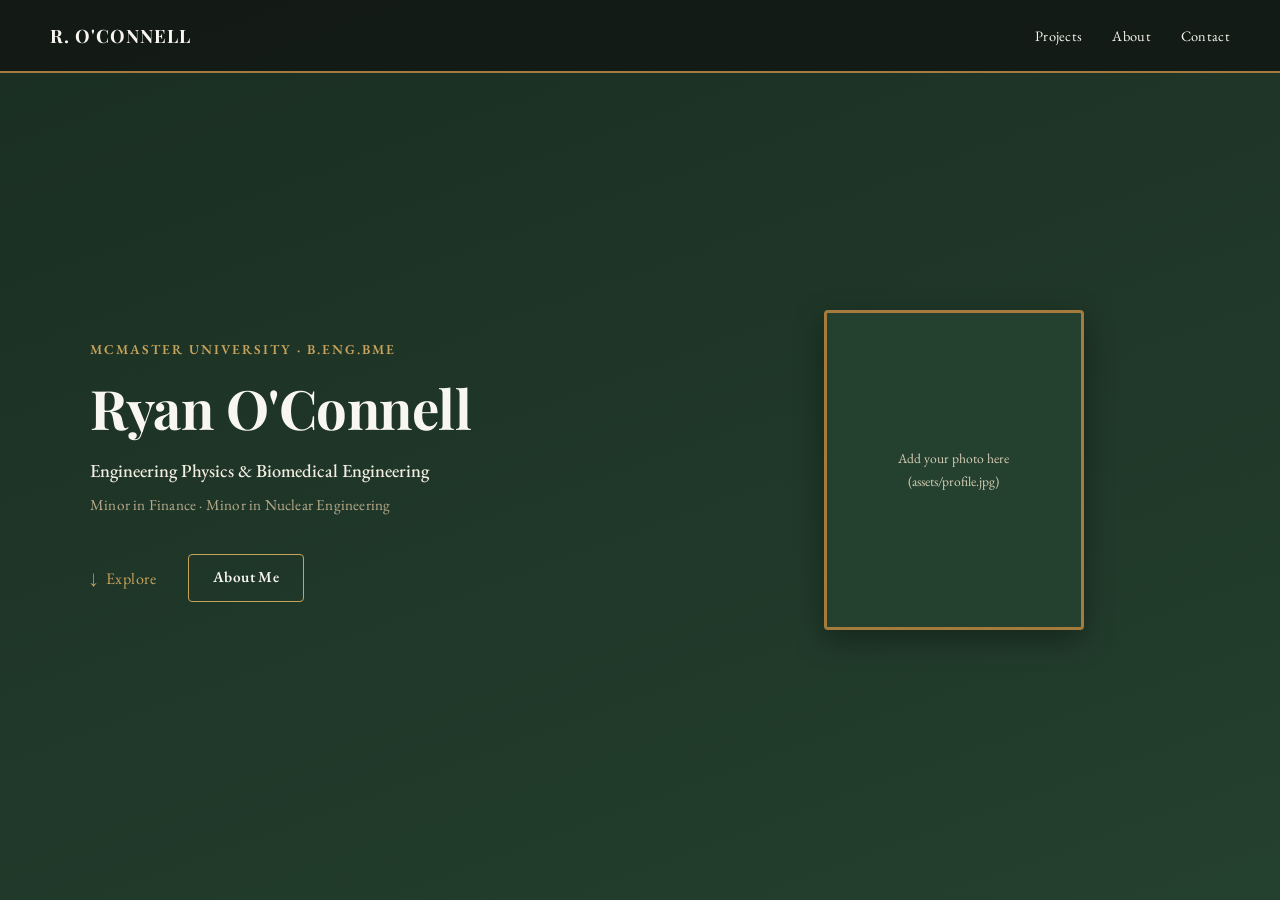
==== commit 7e99d3de: "Add files via upload" ====
--- a/index.html
+++ b/index.html
@@ -130,7 +130,7 @@
       <h3 class="subsection-heading">Programming &amp; Data</h3>
       <ul class="skills-list">
         <li>Python &middot; MATLAB &middot; Maple</li>
-        <li>C / C++ / Java / Lua (familiar)</li>
+        <!-- <li>C / C++ / Java / Lua (familiar)</li> -->
         <li>Raspberry Pi &middot; Excel &middot; Microsoft Office</li>
       </ul>
     </div>
@@ -155,9 +155,29 @@
 
 <section id="coursework" class="snap-section coursework-section">
   <h2 class="section-heading">Coursework</h2>
-  <ul class="coursework-list">
-    <li>Computational Mechanics (Statics &amp; Dynamics)</li><li>Quantum Mechanics</li><li>Multiphysics</li><li>Electromagnetism</li><li>Analog/Digital Circuits</li><li>Genetic Engineering</li><li>Economics</li>
-  </ul>
+
+  <div class="coursework-group">
+    <h3 class="subsection-heading">Core Technical</h3>
+    <ul class="coursework-list">
+      <li>Computational Mechanics (Statics & Dynamics)</li>
+      <li>Quantum Mechanics</li>
+      <li>Multiphysics</li>
+      <li>Electromagnetism</li>
+      <li>Analog/Digital Circuits</li>
+      <li>Numerical Methods for Engineering</li>
+    </ul>
+  </div>
+
+  <div class="coursework-group">
+    <h3 class="subsection-heading">Applied &amp; Complementary</h3>
+    <ul class="coursework-list">
+      <li>Genetic Engineering</li>
+      <li>Statistical Methods in Biomedical Engineering</li>
+      <li>Artificial Intelligence</li>
+      <li>Microeconomics</li>
+      <li>Macroeconomics</li>
+    </ul>
+  </div>
 </section>
 
 <section id="contact" class="snap-section contact-section">
--- a/style.css
+++ b/style.css
@@ -329,6 +329,10 @@
   left: 50%;
   transform: translateX(-50%) translateY(8px) scale(0.97);
   width: 240px;
+  max-height: min(240px, 70vh);
+  overflow-y: auto;
+  overflow-x: hidden;
+  -webkit-overflow-scrolling: touch;
   background: #ffffff;
   border: 1px solid #d9cdae;
   border-top: 3px solid #a67c3d;
@@ -341,6 +345,12 @@
   transform-origin: center bottom;
   z-index: 10;
   text-align: left;
+  scrollbar-width: none;
+  -ms-overflow-style: none;
+}
+
+.timeline-detail-box::-webkit-scrollbar {
+  display: none;
 }
 
 /* Connector line linking the box back to its dot (desktop zigzag only) */
@@ -423,32 +433,54 @@
 }
 
 /* Coursework */
-.coursework-section { background: #faf8f3; }
+.coursework-group {
+  margin-bottom: 2rem;
+}
+
+.coursework-group .subsection-heading {
+  margin-bottom: 0.75rem;
+}
 
 .coursework-list {
   display: grid;
-  grid-template-columns: repeat(auto-fit, minmax(220px, 1fr));
-  gap: 14px 32px;
+  grid-template-columns: repeat(3, 1fr);
+  column-gap: 2.5rem;
+  row-gap: 1.5rem;
+  align-items: start;
+}
+
+.coursework-list li {
   list-style: none;
-  max-width: 760px;
-}
-
-.coursework-list li {
   position: relative;
-  padding-left: 20px;
-  font-size: 0.98rem;
-  color: #2b2118;
+  padding-left: 1.25em;
+  line-height: 1.5;
 }
 
 .coursework-list li::before {
-  content: "";
+  content: "•";
+  color: #a97c3f; /* matches your gold accent */
   position: absolute;
   left: 0;
-  top: 10px;
-  width: 8px;
-  height: 8px;
-  background: #a67c3d;
-  border-radius: 50%;
+  top: 0;
+  font-size: 1.1em;
+}
+
+/* Tablet */
+@media (max-width: 900px) {
+  .coursework-list {
+    grid-template-columns: repeat(2, 1fr);
+  }
+}
+
+/* Mobile */
+@media (max-width: 600px) {
+  .coursework-list {
+    grid-template-columns: 1fr;
+    gap: 0.75rem;
+  }
+  .coursework-group {
+    margin-bottom: 1.5rem;
+  }
 }
 
 /* Contact */
@@ -462,7 +494,85 @@
 /* About page */
 .about-page { max-width: 780px; margin: 0 auto; padding: 140px 40px 60px; min-height: 100vh; }
 .about-inner p { margin-bottom: 20px; color: #4a4234; font-size: 1.02rem; }
+.faq-link {
+  display: inline-flex;
+  align-items: center;
+  gap: 6px;
+  margin-top: 8px;
+  color: #7a1f2b;
+  font-weight: 600;
+  text-decoration: none;
+}
+.faq-link:hover { text-decoration: underline; }
+.faq-link span {
+  display: inline-block;
+  transition: transform 180ms ease;
+}
+.faq-link:hover span,
+.faq-link:focus-visible span {
+  transform: translateY(1px);
+}
 .golf-section { margin-top: 60px; padding-top: 40px; border-top: 1px solid #d9cdae; }
+.faq-section { margin-top: 56px; padding-top: 28px; border-top: 1px solid #d9cdae; }
+.faq-list { display: grid; gap: 12px; }
+.faq-item {
+  border: 1px solid #d9cdae;
+  border-radius: 18px;
+  background: #f8f4e8;
+  padding: 0 16px;
+  overflow: hidden;
+  transition: box-shadow 240ms ease, border-color 240ms ease, padding 240ms ease, transform 240ms ease;
+}
+
+.faq-item[open] {
+  border-color: #a67c3d;
+  box-shadow: 0 2px 10px rgba(20, 38, 29, 0.06);
+  padding-bottom: 2px;
+  transform: scale(1.005);
+}
+.faq-item:hover {
+  border-color: #a67c3d;
+  box-shadow: 0 2px 8px rgba(20, 38, 29, 0.06);
+}
+.faq-item summary {
+  cursor: pointer;
+  list-style: none;
+  font-weight: 600;
+  color: #14261d;
+  padding: 14px 0;
+  position: relative;
+}
+.faq-item summary::-webkit-details-marker { display: none; }
+.faq-item summary::after {
+  content: "+";
+  position: absolute;
+  right: 0;
+  top: 50%;
+  transform: translateY(-50%);
+  color: #a67c3d;
+  font-size: 1.05rem;
+  transition: transform 220ms ease;
+}
+.faq-item[open] summary::after {
+  content: "−";
+  transform: translateY(-50%) rotate(180deg);
+}
+.faq-item p {
+  padding: 0 0 14px;
+  color: #4a4234;
+  animation: faqFade 240ms ease;
+}
+
+@keyframes faqFade {
+  from {
+    opacity: 0;
+    transform: translateY(-4px);
+  }
+  to {
+    opacity: 1;
+    transform: translateY(0);
+  }
+}
 .golf-caption { color: #4a4234; font-size: 0.95rem; margin-bottom: 20px; }
 .golf-frame {
   width: 100%; max-width: 480px;
@@ -488,21 +598,23 @@
 .project-detail-inner p { margin-bottom: 20px; color: #4a4234; }
 
 .project-preview-frame {
-  width: 100%;
-  aspect-ratio: 16 / 9;
+  width: fit-content;
+  max-width: 100%;
   background: #f1ecdf;
   border: 1px solid #d9cdae;
   border-radius: 6px;
   overflow: hidden;
-  margin-bottom: 32px;
-  display: flex;
-  align-items: center;
-  justify-content: center;
+  margin: 0 auto 32px;
+  display: block;
+  padding: 12px;
 }
 .project-preview-frame img {
-  width: 100%;
-  height: 100%;
-  object-fit: cover;
+  display: block;
+  width: auto;
+  max-width: 100%;
+  max-height: 560px;
+  height: auto;
+  object-fit: contain;
 }
 .project-preview-frame.empty::after {
   content: "Add a preview image here\A(assets/projects/filename.jpg)";
@@ -545,15 +657,96 @@
   margin-bottom: 18px;
 }
 .media-grid {
-  display: grid;
-  grid-template-columns: repeat(auto-fit, minmax(160px, 1fr));
+  display: flex;
+  flex-wrap: wrap;
   gap: 16px;
+  align-items: stretch;
 }
 .media-slot {
-  aspect-ratio: 4 / 3;
+  min-height: 220px;
   background: #f1ecdf;
   border: 1.5px dashed #c9b98c;
   border-radius: 6px;
+  overflow: hidden;
+  display: inline-flex;
+  align-items: center;
+  justify-content: center;
+  flex: 0 0 auto;
+  padding: 12px;
+}
+
+.media-slot img {
+  width: auto;
+  height: 220px;
+  max-width: 100%;
+  object-fit: contain;
+  display: block;
+}
+
+.project-report {
+  margin-top: 44px;
+  padding-top: 28px;
+  border-top: 1px solid #d9cdae;
+}
+
+.report-card {
+  background: #f8f4e8;
+  border: 1px solid #d9cdae;
+  border-radius: 8px;
+  padding: 20px;
+}
+
+.report-actions {
+  margin-bottom: 12px;
+  display: flex;
+  flex-wrap: wrap;
+  align-items: center;
+  gap: 10px;
+}
+
+.report-nav {
+  background: #7a1f2b;
+  color: #fff;
+  border: none;
+  border-radius: 999px;
+  padding: 7px 12px;
+  cursor: pointer;
+}
+
+.report-link {
+  display: inline-block;
+  color: #7a1f2b;
+  font-weight: 600;
+  text-decoration: none;
+}
+
+.report-link:hover {
+  text-decoration: underline;
+}
+
+.report-viewer {
+  border: 1px solid #d9cdae;
+  border-radius: 6px;
+  background: #ffffff;
+  padding: 12px;
+  overflow: hidden;
+}
+
+.report-iframe {
+  width: 100%;
+  min-height: 760px;
+  height: 760px;
+  max-width: 100%;
+  border: 0;
+  border-radius: 6px;
+  background: #ffffff;
+  display: block;
+}
+
+.report-fallback {
+  padding: 20px;
+  color: #4a4234;
+  margin: 0;
 }
 
 /* Accessible focus states */
@@ -618,20 +811,18 @@
     position: static;
     transform: none !important;
     width: auto;
+    max-height: min(220px, 58vh);
     margin-left: 24px;
     margin-top: 10px;
-    display: none;
-  }
-  /* On mobile the box sits beside the item (not above/below), so the
-     desktop vertical connector line no longer makes sense - hide it. */
-  .timeline-detail-box::before {
-    display: none;
-  }
-  .timeline-item.active .timeline-detail-box,
-  .timeline-item:hover .timeline-detail-box {
     display: block;
     opacity: 1;
     visibility: visible;
+    border-radius: 8px;
+    padding: 14px 16px;
+  }
+  /* On mobile the box sits below the item, so the desktop connector line no longer makes sense - hide it. */
+  .timeline-detail-box::before {
+    display: none;
   }
   .timeline-item.top .timeline-detail-box, .timeline-item.bottom .timeline-detail-box {
     bottom: auto; top: auto;
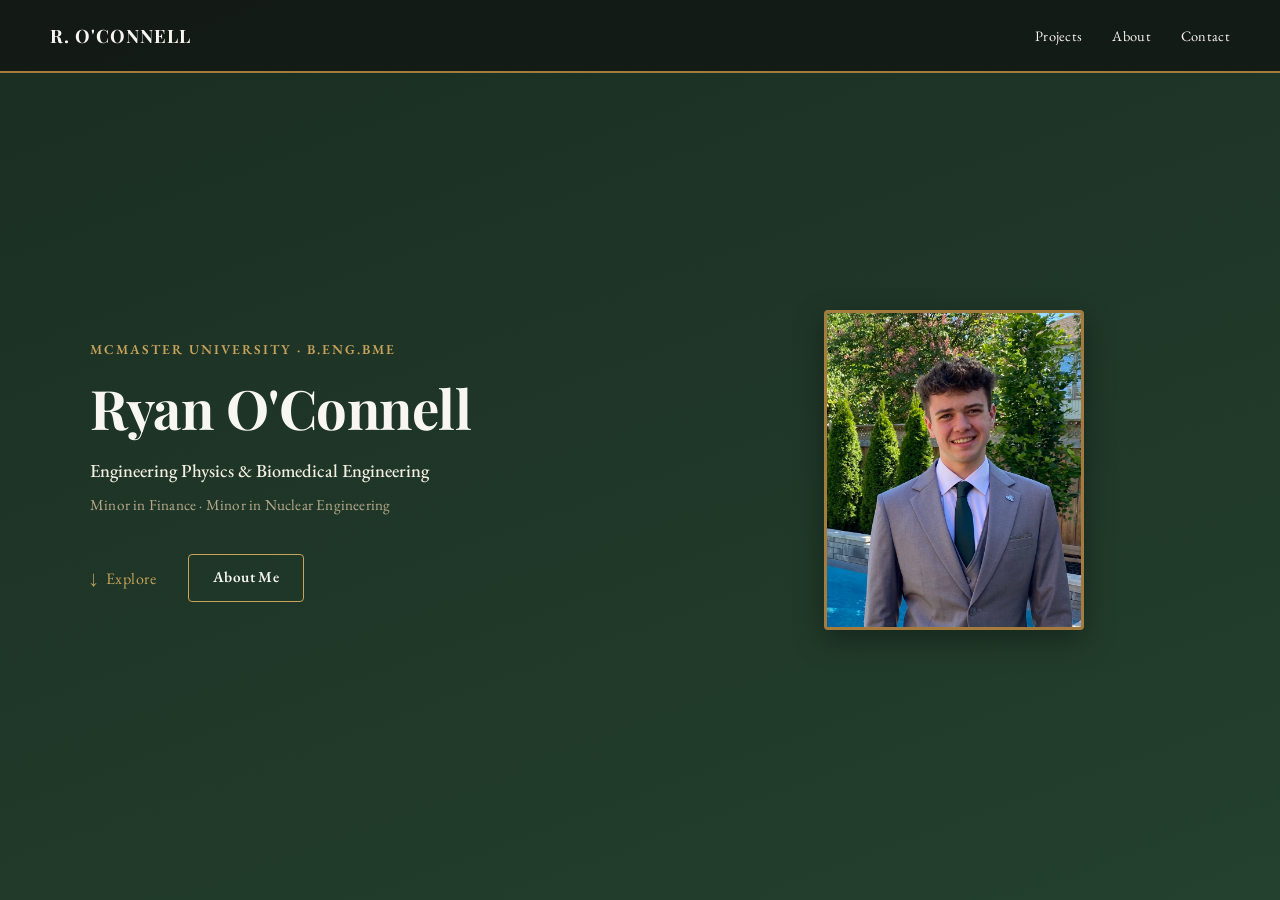
==== commit 695aceea: "move files" ====
--- a/index.html
+++ b/index.html
@@ -185,7 +185,6 @@
   <ul class="contact-list">
     <li>Email: <a href="mailto:oconner@mcmaster.ca">oconner@mcmaster.ca</a></li>
     <li>LinkedIn: <a href="https://www.linkedin.com/in/ryangoconnell" target="_blank">linkedin.com/in/ryangoconnell</a></li>
-    <li>GitHub: <a href="https://github.com/RyanO14" target="_blank">github.com/RyanO14</a></li>
   </ul>
   <footer><p>&copy; 2026 Ryan O'Connell.</p></footer>
 </section>
--- a/style.css
+++ b/style.css
@@ -208,7 +208,16 @@
 }
 
 /* Timeline */
-.timeline-section { background: #f1ecdf; overflow: hidden; }
+.timeline-section {
+  background: #f1ecdf;
+  overflow: visible;
+  position: relative;
+  z-index: 3;
+}
+
+.scroll-container.timeline-snap-disabled {
+  scroll-snap-type: none;
+}
 
 .timeline-hint {
   font-size: 0.85rem;
@@ -247,6 +256,7 @@
   height: 100%;
   opacity: 0;
   overflow: visible;
+  z-index: 1;
   animation: timelineIn 0.7s ease-out forwards;
   animation-delay: var(--delay);
 }
@@ -269,7 +279,7 @@
   border-radius: 50%;
   transform: translate(-50%, -50%);
   box-shadow: 0 0 0 3px rgba(166,124,61,0.35);
-  z-index: 3;
+  z-index: 12;
   transition: box-shadow 0.3s, transform 0.2s;
   cursor: pointer;
   padding: 0;
@@ -343,7 +353,7 @@
   visibility: hidden;
   transition: opacity 0.22s ease, transform 0.22s ease;
   transform-origin: center bottom;
-  z-index: 10;
+  z-index: 20;
   text-align: left;
   scrollbar-width: none;
   -ms-overflow-style: none;
@@ -675,12 +685,135 @@
   padding: 12px;
 }
 
-.media-slot img {
+.media-slot img,
+.media-slot video {
   width: auto;
   height: 220px;
   max-width: 100%;
   object-fit: contain;
   display: block;
+}
+
+.media-slot video {
+  background: #e9e0c7;
+}
+
+.media-grid--stacked {
+  margin-bottom: 18px;
+}
+
+.report-slot-card {
+  width: 100%;
+  min-height: 220px;
+  padding: 12px;
+  display: flex;
+  flex-direction: column;
+  justify-content: center;
+}
+
+.report-slot-card--full {
+  background: #f8f4e8;
+  border: 1px solid #d9cdae;
+  border-radius: 8px;
+}
+
+.report-slot-iframe {
+  min-height: 520px;
+  height: 520px;
+  width: 100%;
+}
+
+.media-thumb {
+  cursor: pointer;
+  transition: transform 250ms ease, opacity 250ms ease;
+}
+
+.media-thumb:hover {
+  transform: scale(1.02);
+}
+
+.media-expander {
+  position: fixed;
+  inset: 0;
+  z-index: 200;
+  display: grid;
+  place-items: center;
+  background: rgba(11, 14, 12, 0.82);
+  opacity: 0;
+  visibility: hidden;
+  transition: opacity 260ms ease, visibility 260ms ease;
+  padding: 0;
+}
+
+.media-expander.open {
+  opacity: 1;
+  visibility: visible;
+}
+
+.media-expanded-panel {
+  position: relative;
+  width: min(92vw, 1100px);
+  max-height: 88vh;
+  background: #f1ecdf;
+  border: 1px solid rgba(166, 124, 61, 0.5);
+  border-radius: 16px;
+  box-shadow: 0 24px 60px rgba(18, 20, 18, 0.28);
+  overflow: hidden;
+  transform: scale(0.82);
+  opacity: 0;
+  transition: transform 320ms cubic-bezier(0.16, 1, 0.3, 1), opacity 220ms ease;
+}
+
+.media-expander.open .media-expanded-panel {
+  transform: scale(1);
+  opacity: 1;
+}
+
+.media-expanded-panel .media-expanded-image {
+  display: block;
+  width: 100%;
+  max-height: 76vh;
+  object-fit: contain;
+  background: #f1ecdf;
+}
+
+.media-expanded-toolbar {
+  position: absolute;
+  top: 12px;
+  right: 12px;
+  display: flex;
+  align-items: center;
+  justify-content: center;
+  z-index: 1;
+}
+
+.media-minimize {
+  display: inline-flex;
+  align-items: center;
+  justify-content: center;
+  border: 1px solid #d9cdae;
+  background: #f8f4e8;
+  color: #14261d;
+  border-radius: 999px;
+  width: 34px;
+  height: 34px;
+  padding: 0;
+  margin: 0;
+  cursor: pointer;
+  transition: transform 180ms ease, border-color 180ms ease;
+  position: relative;
+}
+
+.media-minimize svg {
+  width: 16px;
+  height: 16px;
+  display: block;
+  stroke: currentColor;
+}
+
+.media-minimize:hover {
+  border-color: #a67c3d;
+  transform: scale(1.04);
 }
 
 .project-report {
